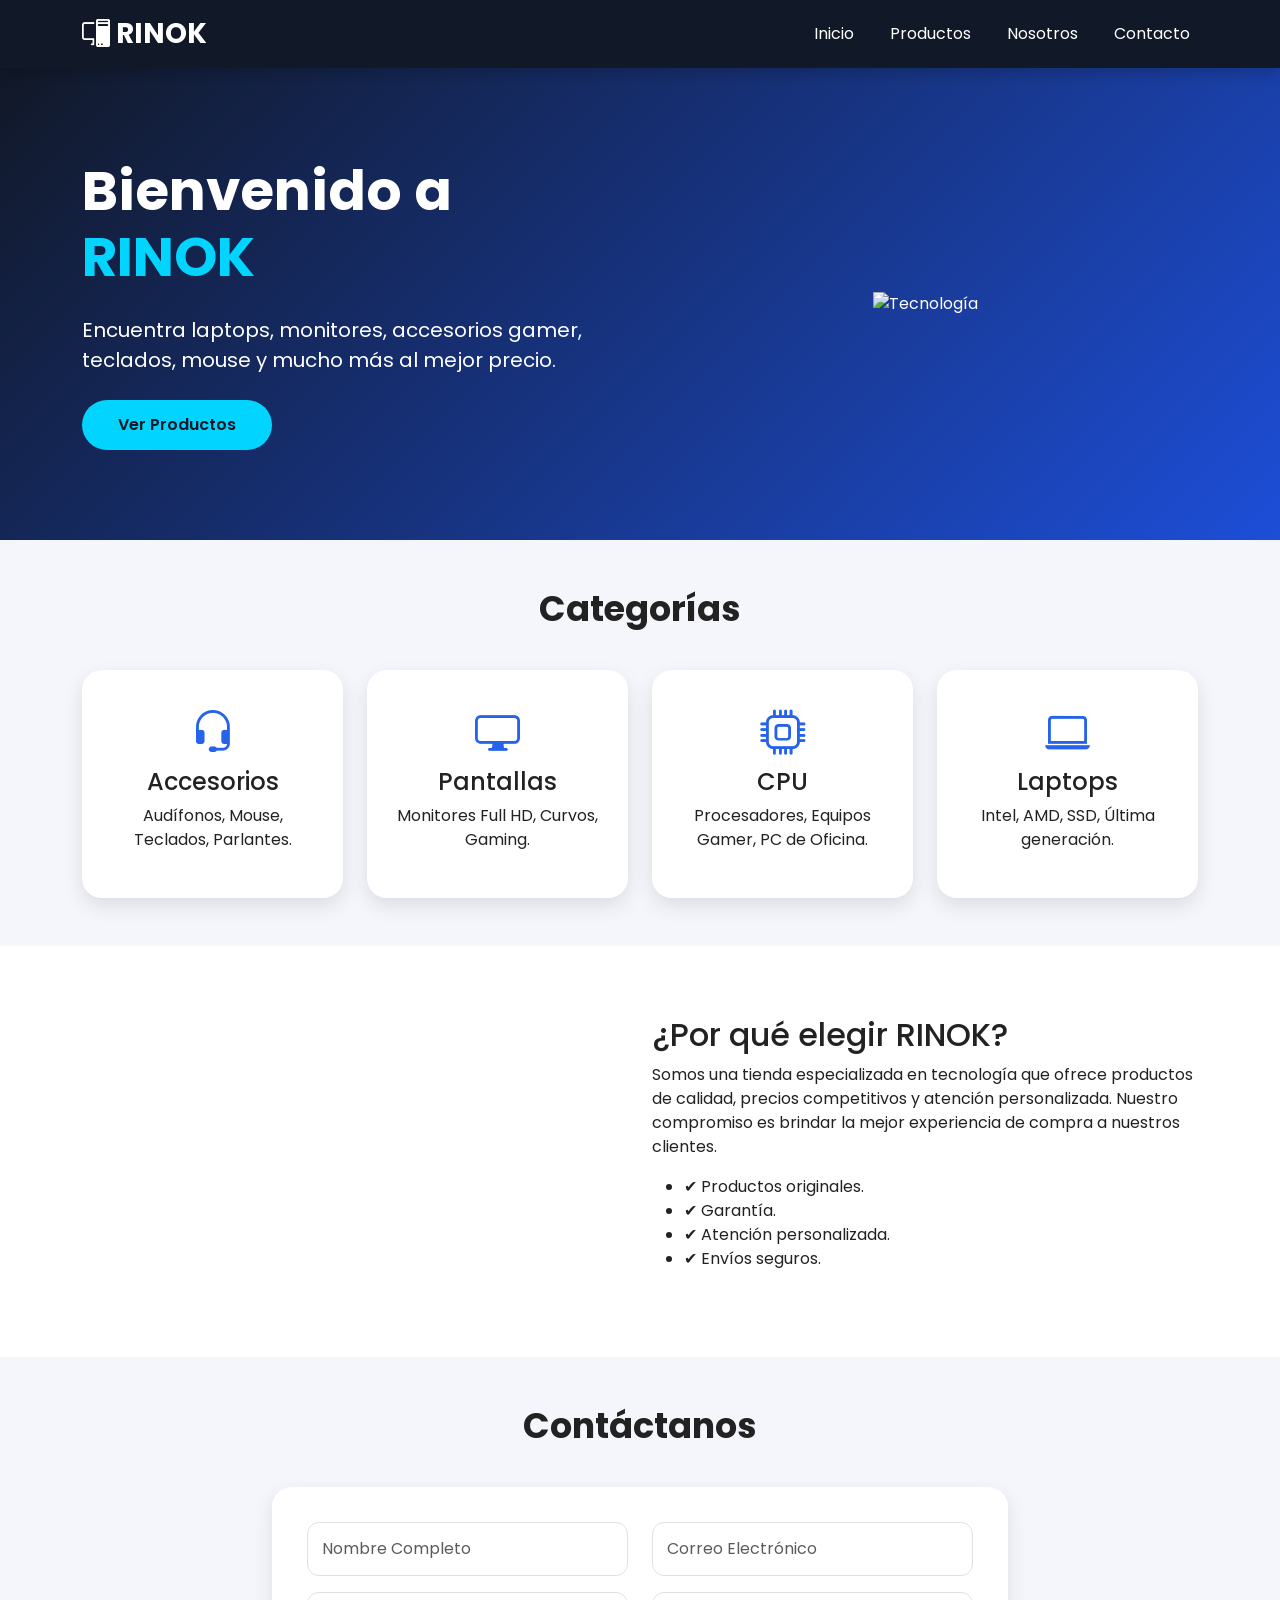
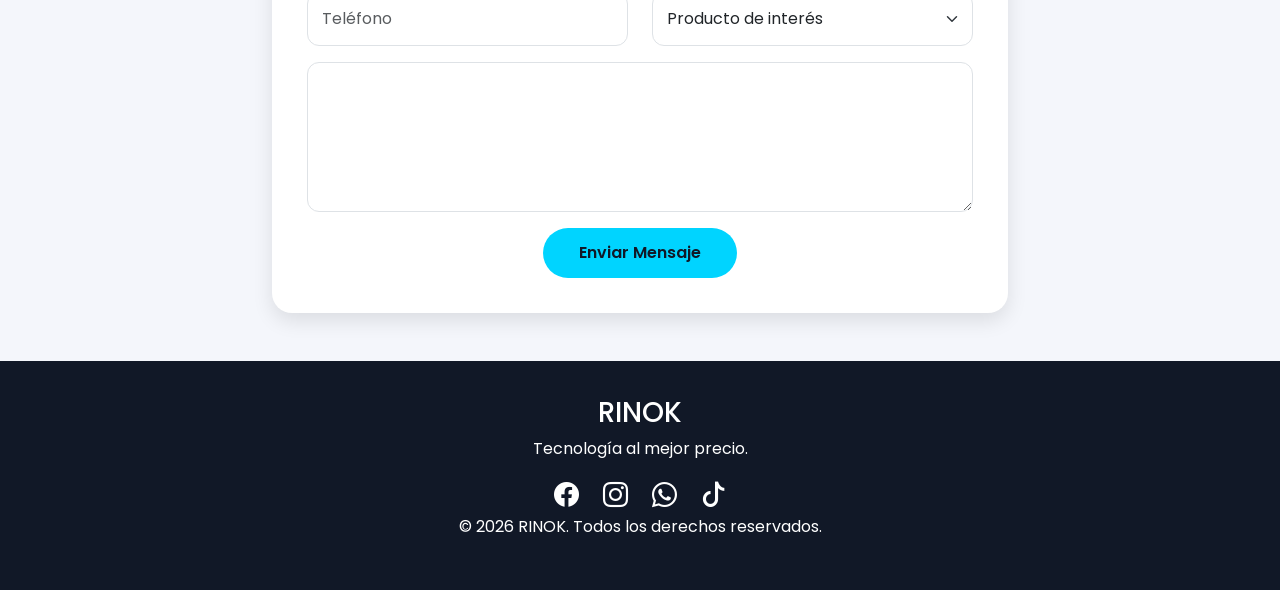
==== index.html @ d12a8ef0 "feature:Se agrego productos.html y funciones del carrito en enscrip.js" ====
<!DOCTYPE html>
<html lang="es">

<head>
    <meta charset="UTF-8">
    <meta name="viewport" content="width=device-width, initial-scale=1.0">
    <title>RINOK | Inicio</title>

    <!-- Bootstrap -->
    <link href="https://cdn.jsdelivr.net/npm/bootstrap@5.3.3/dist/css/bootstrap.min.css" rel="stylesheet">

    <!-- Bootstrap Icons -->
    <link href="https://cdn.jsdelivr.net/npm/bootstrap-icons@1.11.3/font/bootstrap-icons.css" rel="stylesheet">

    <!-- Google Fonts -->
    <link href="https://fonts.googleapis.com/css2?family=Poppins:wght@300;400;500;600;700&display=swap"
        rel="stylesheet">

    <link rel="stylesheet" href="style.css">
</head>

<body>

    <!--==================== NAVBAR ====================-->

    <nav class="navbar navbar-expand-lg navbar-dark menu">
        <div class="container">

            <a class="navbar-brand fw-bold" href="#">
                <i class="bi bi-pc-display"></i> RINOK
            </a>

            <button class="navbar-toggler" data-bs-toggle="collapse" data-bs-target="#menu">

                <span class="navbar-toggler-icon"></span>

            </button>

            <div class="collapse navbar-collapse" id="menu">

                <ul class="navbar-nav ms-auto">

                    <li class="nav-item">
                        <a class="nav-link active" href="index.html">
                            Inicio
                        </a>
                    </li>

                    <li class="nav-item">
                        <a class="nav-link" href="productos.html">
                            Productos
                        </a>
                    </li>

                    <li class="nav-item">
                        <a class="nav-link" href="#nosotros">
                            Nosotros
                        </a>
                    </li>

                    <li class="nav-item">
                        <a class="nav-link" href="#contacto">
                            Contacto
                        </a>
                    </li>

                </ul>

            </div>

        </div>
    </nav>

    <!--==================== HERO ====================-->

    <section class="hero">

        <div class="container">

            <div class="row align-items-center">

                <div class="col-lg-6">

                    <h1>

                        Bienvenido a
                        <span>RINOK</span>

                    </h1>

                    <p>

                        Encuentra laptops, monitores, accesorios gamer,
                        teclados, mouse y mucho más al mejor precio.

                    </p>

                    <a href="productos.html" class="btn btn-principal">

                        Ver Productos

                    </a>

                </div>

                <div class="col-lg-6 text-center">

                    <img src="imagenes/banner.png" class="img-fluid hero-img" alt="Tecnología">

                </div>

            </div>

        </div>

    </section>

    <!--==================== CATEGORÍAS ====================-->

    <section class="container py-5">

        <h2 class="titulo-seccion">

            Categorías

        </h2>

        <div class="row g-4">

            <div class="col-md-3">

                <div class="categoria">

                    <i class="bi bi-headset"></i>

                    <h4>Accesorios</h4>

                    <p>

                        Audífonos,
                        Mouse,
                        Teclados,
                        Parlantes.

                    </p>

                </div>

            </div>

            <div class="col-md-3">

                <div class="categoria">

                    <i class="bi bi-display"></i>

                    <h4>Pantallas</h4>

                    <p>

                        Monitores Full HD,
                        Curvos,
                        Gaming.

                    </p>

                </div>

            </div>

            <div class="col-md-3">

                <div class="categoria">

                    <i class="bi bi-cpu"></i>

                    <h4>CPU</h4>

                    <p>

                        Procesadores,
                        Equipos Gamer,
                        PC de Oficina.

                    </p>

                </div>

            </div>

            <div class="col-md-3">

                <div class="categoria">

                    <i class="bi bi-laptop"></i>

                    <h4>Laptops</h4>

                    <p>

                        Intel,
                        AMD,
                        SSD,
                        Última generación.

                    </p>

                </div>

            </div>

        </div>

    </section>

    <!--==================== NOSOTROS ====================-->

    <section class="nosotros" id="nosotros">

        <div class="container">

            <div class="row align-items-center">

                <div class="col-lg-6">

                    <img src="imagenes/tienda.jpg" class="img-fluid rounded sombra" alt="">

                </div>

                <div class="col-lg-6">

                    <h2>

                        ¿Por qué elegir RINOK?

                    </h2>

                    <p>

                        Somos una tienda especializada en tecnología que ofrece productos de calidad, precios
                        competitivos y atención personalizada.

                        Nuestro compromiso es brindar la mejor experiencia de compra a nuestros clientes.

                    </p>

                    <ul>

                        <li>✔ Productos originales.</li>

                        <li>✔ Garantía.</li>

                        <li>✔ Atención personalizada.</li>

                        <li>✔ Envíos seguros.</li>

                    </ul>

                </div>

            </div>

        </div>

    </section>

    <!--==================== FORMULARIO ====================-->

    <section class="container py-5" id="contacto">

        <h2 class="titulo-seccion">

            Contáctanos

        </h2>

        <div class="row justify-content-center">

            <div class="col-lg-8">

                <form id="formulario">

                    <div class="row">

                        <div class="col-md-6 mb-3">

                            <input type="text" class="form-control" placeholder="Nombre Completo" required>

                        </div>

                        <div class="col-md-6 mb-3">

                            <input type="email" class="form-control" placeholder="Correo Electrónico" required>

                        </div>

                    </div>

                    <div class="row">

                        <div class="col-md-6 mb-3">

                            <input type="tel" class="form-control" placeholder="Teléfono">

                        </div>

                        <div class="col-md-6 mb-3">

                            <select class="form-select">

                                <option>

                                    Producto de interés

                                </option>

                                <option>

                                    Laptops

                                </option>

                                <option>

                                    CPU

                                </option>

                                <option>

                                    Monitores

                                </option>

                                <option>

                                    Accesorios

                                </option>

                            </select>

                        </div>

                    </div>

                    <textarea class="form-control mb-3" rows="5" placeholder="Escribe tu mensaje..." required>

</textarea>

                    <div class="text-center">

                        <button class="btn btn-principal">

                            Enviar Mensaje

                        </button>

                    </div>

                </form>

            </div>

        </div>

    </section>

    <!--==================== FOOTER ====================-->

    <footer>

        <div class="container">

            <h3>

                RINOK

            </h3>

            <p>

                Tecnología al mejor precio.

            </p>

            <div class="redes">

                <i class="bi bi-facebook"></i>

                <i class="bi bi-instagram"></i>

                <i class="bi bi-whatsapp"></i>

                <i class="bi bi-tiktok"></i>

            </div>

            <p>

                © 2026 RINOK.

                Todos los derechos reservados.

            </p>

        </div>

    </footer>

    <script src="https://cdn.jsdelivr.net/npm/bootstrap@5.3.3/dist/js/bootstrap.bundle.min.js"></script>

    <script src="script.js"></script>

</body>

</html>
---- style.css ----
/* ==============================
   CONFIGURACIÓN GENERAL
================================= */


*{
    margin:0;
    padding:0;
    box-sizing:border-box;
}


body{

    font-family:'Poppins', sans-serif;
    background:#f4f6fb;
    color:#222;

}


a{

    text-decoration:none;

}


/* ==============================
   NAVBAR / HEADER
================================= */


.menu,
.header-productos{

    background:#111827;
    box-shadow:0 5px 15px rgba(0,0,0,.2);

}


.navbar-brand,
.logo{

    color:white;
    font-size:28px;
    font-weight:700;

}


.logo:hover,
.navbar-brand:hover{

    color:#00d4ff;

}


.nav-link{

    color:white !important;
    margin-left:20px;
    transition:.3s;

}


.nav-link:hover{

    color:#00d4ff !important;

}



/* ==============================
   HERO INICIO
================================= */


.hero{

    background:
    linear-gradient(
    135deg,
    #111827,
    #1d4ed8
    );

    color:white;
    padding:90px 0;

}



.hero h1{

    font-size:55px;
    font-weight:700;

}



.hero h1 span{

    color:#00d4ff;

}


.hero p{

    font-size:20px;
    margin:25px 0;

}



.hero-img{

    max-height:400px;

}




.btn-principal{

    background:#00d4ff;
    color:#111827;
    padding:12px 35px;
    border-radius:30px;
    font-weight:600;
    transition:.3s;

}


.btn-principal:hover{

    background:white;
    transform:scale(1.05);

}




/* ==============================
   CATEGORIAS INICIO
================================= */


.titulo-seccion{

    text-align:center;
    font-size:35px;
    font-weight:700;
    margin-bottom:40px;

}



.categoria{

    background:white;
    padding:30px;
    border-radius:20px;
    text-align:center;
    box-shadow:0 8px 20px rgba(0,0,0,.1);
    transition:.3s;

}



.categoria:hover{

    transform:translateY(-10px);

}



.categoria i{

    font-size:45px;
    color:#2563eb;

}




/* ==============================
   NOSOTROS
================================= */


.nosotros{

    background:white;
    padding:70px 0;

}


.sombra{

    box-shadow:0 10px 25px rgba(0,0,0,.2);

}




/* ==============================
   FORMULARIO
================================= */


form{

    background:white;
    padding:35px;
    border-radius:20px;
    box-shadow:0 8px 20px rgba(0,0,0,.1);

}



.form-control,
.form-select{

    padding:14px;
    border-radius:12px;

}





/* ==============================
   FOOTER
================================= */


footer{

    background:#111827;
    color:white;
    text-align:center;
    padding:35px 0;

}



.redes i{

    font-size:25px;
    margin:10px;
    cursor:pointer;

}




/* ==============================
   PAGINA PRODUCTOS
================================= */


.titulo-productos{

    background:#2563eb;
    color:white;
    padding:50px 0;
    text-align:center;

}


.titulo-productos h1{

    font-size:45px;
    font-weight:700;

}




/* BUSCADOR */


.busqueda{

    background:white;
    display:flex;
    align-items:center;
    padding:10px 20px;
    border-radius:30px;
    width:45%;

}



.busqueda input{

    border:none;
    outline:none;
    width:100%;
    margin-left:10px;

}




/* CARRITO BOTON */


.carrito-btn{

    background:#00d4ff;
    color:#111827;
    border-radius:30px;
    font-weight:bold;

}



#contador{

    background:red;
    color:white;
    padding:4px 9px;
    border-radius:50%;
    margin-left:5px;

}




/* CATEGORIAS PRODUCTOS */


.botones-categoria{

    display:flex;
    justify-content:center;
    gap:15px;
    flex-wrap:wrap;
    margin:30px 0;

}



.botones-categoria button{

    border:none;
    padding:10px 25px;
    border-radius:30px;
    background:#111827;
    color:white;
    transition:.3s;

}


.botones-categoria button:hover{

    background:#2563eb;

}





/* TARJETAS PRODUCTOS */


.card-producto{

    background:white;
    border-radius:20px;
    padding:20px;
    height:100%;
    box-shadow:0 10px 25px rgba(0,0,0,.12);
    transition:.3s;

}



.card-producto:hover{

    transform:translateY(-10px);

}



.card-producto img{

    width:100%;
    height:220px;
    object-fit:contain;

}



.card-producto h3{

    font-size:18px;
    margin-top:15px;
    font-weight:600;

}



.precio{

    font-size:25px;
    font-weight:bold;
    color:#2563eb;

}



.agregar-btn{

    background:#2563eb;
    color:white;
    width:100%;
    border-radius:25px;
    padding:12px;

}



.agregar-btn:hover{

    background:#111827;
    color:white;

}





/* ==============================
   CARRITO
================================= */


.item-carrito{

    background:#f8fafc;
    padding:15px;
    border-radius:15px;
    margin-bottom:10px;

}



.item-carrito button{

    margin:3px;

}



#resumenCarrito{

    margin-top:auto;

}




/* TOAST */


.toast{

    background:#111827;
    color:white;

}



/* ==============================
   RESPONSIVE
================================= */


@media(max-width:768px){


.hero h1{

    font-size:35px;

}



.busqueda{

    width:100%;

}



.header-productos .d-flex{

    flex-direction:column;

}



.card-producto img{

    height:180px;

}


}
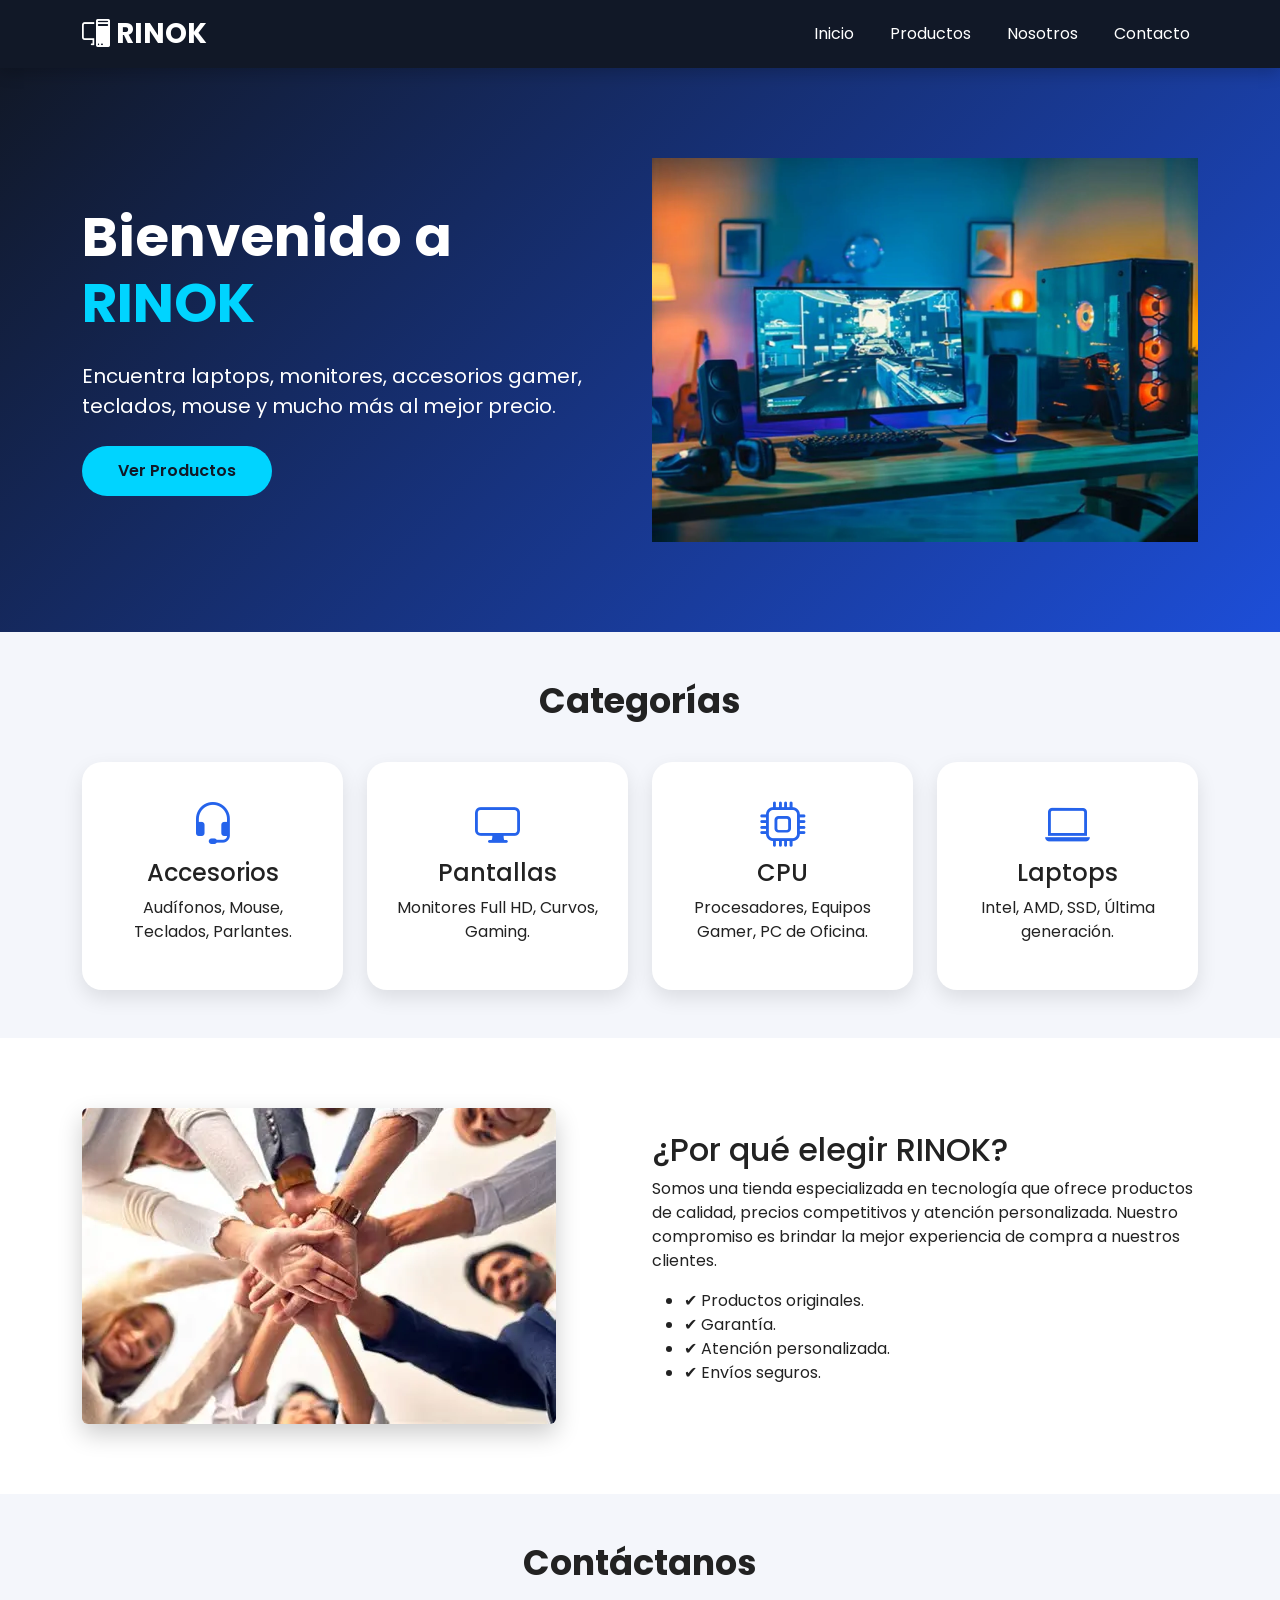
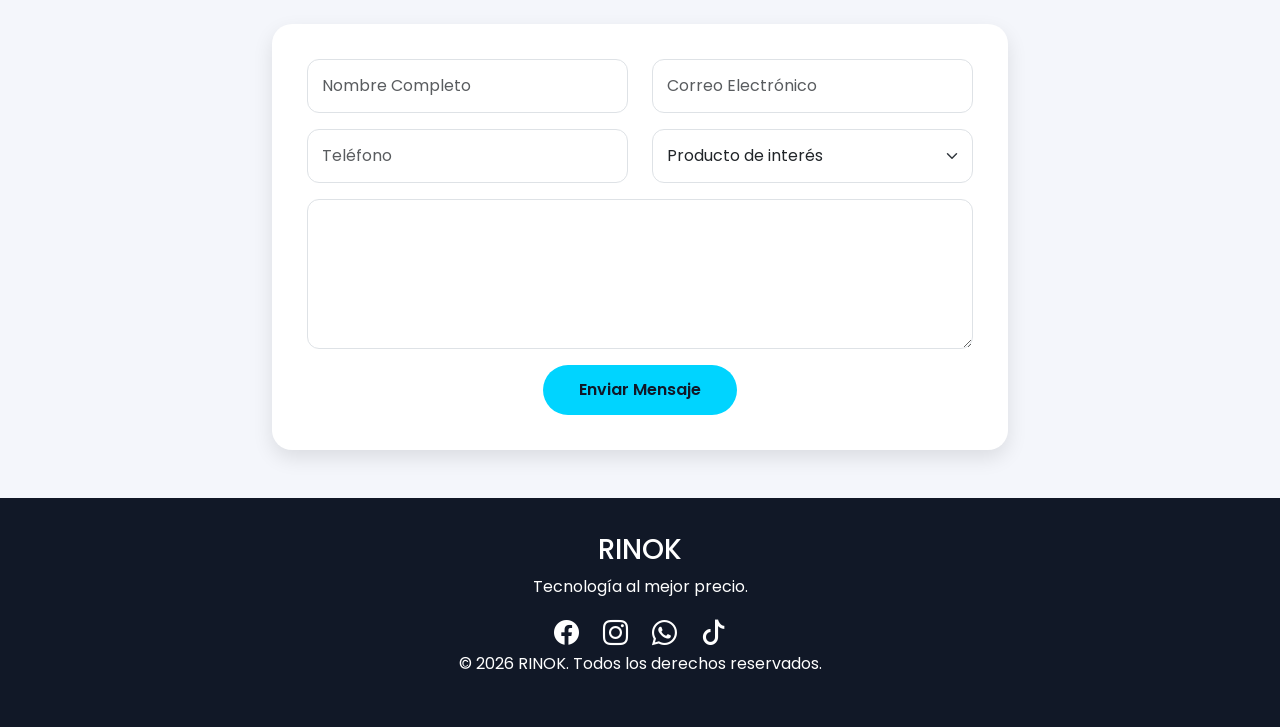
==== commit 8d12b406: "document: se linkea las imagenes a la carpeta imagenes" ====
--- a/index.html
+++ b/index.html
@@ -105,7 +105,7 @@
 
                 <div class="col-lg-6 text-center">
 
-                    <img src="imagenes/banner.png" class="img-fluid hero-img" alt="Tecnología">
+                    <img src="/imagenes/9-1 (1).webp" class="img-fluid hero-img" alt="Tecnología">
 
                 </div>
 
@@ -223,7 +223,7 @@
 
                 <div class="col-lg-6">
 
-                    <img src="imagenes/tienda.jpg" class="img-fluid rounded sombra" alt="">
+                    <img src="/imagenes/OIP.webp" class="img-fluid rounded sombra" alt="Seccion Nosotros">
 
                 </div>
 
